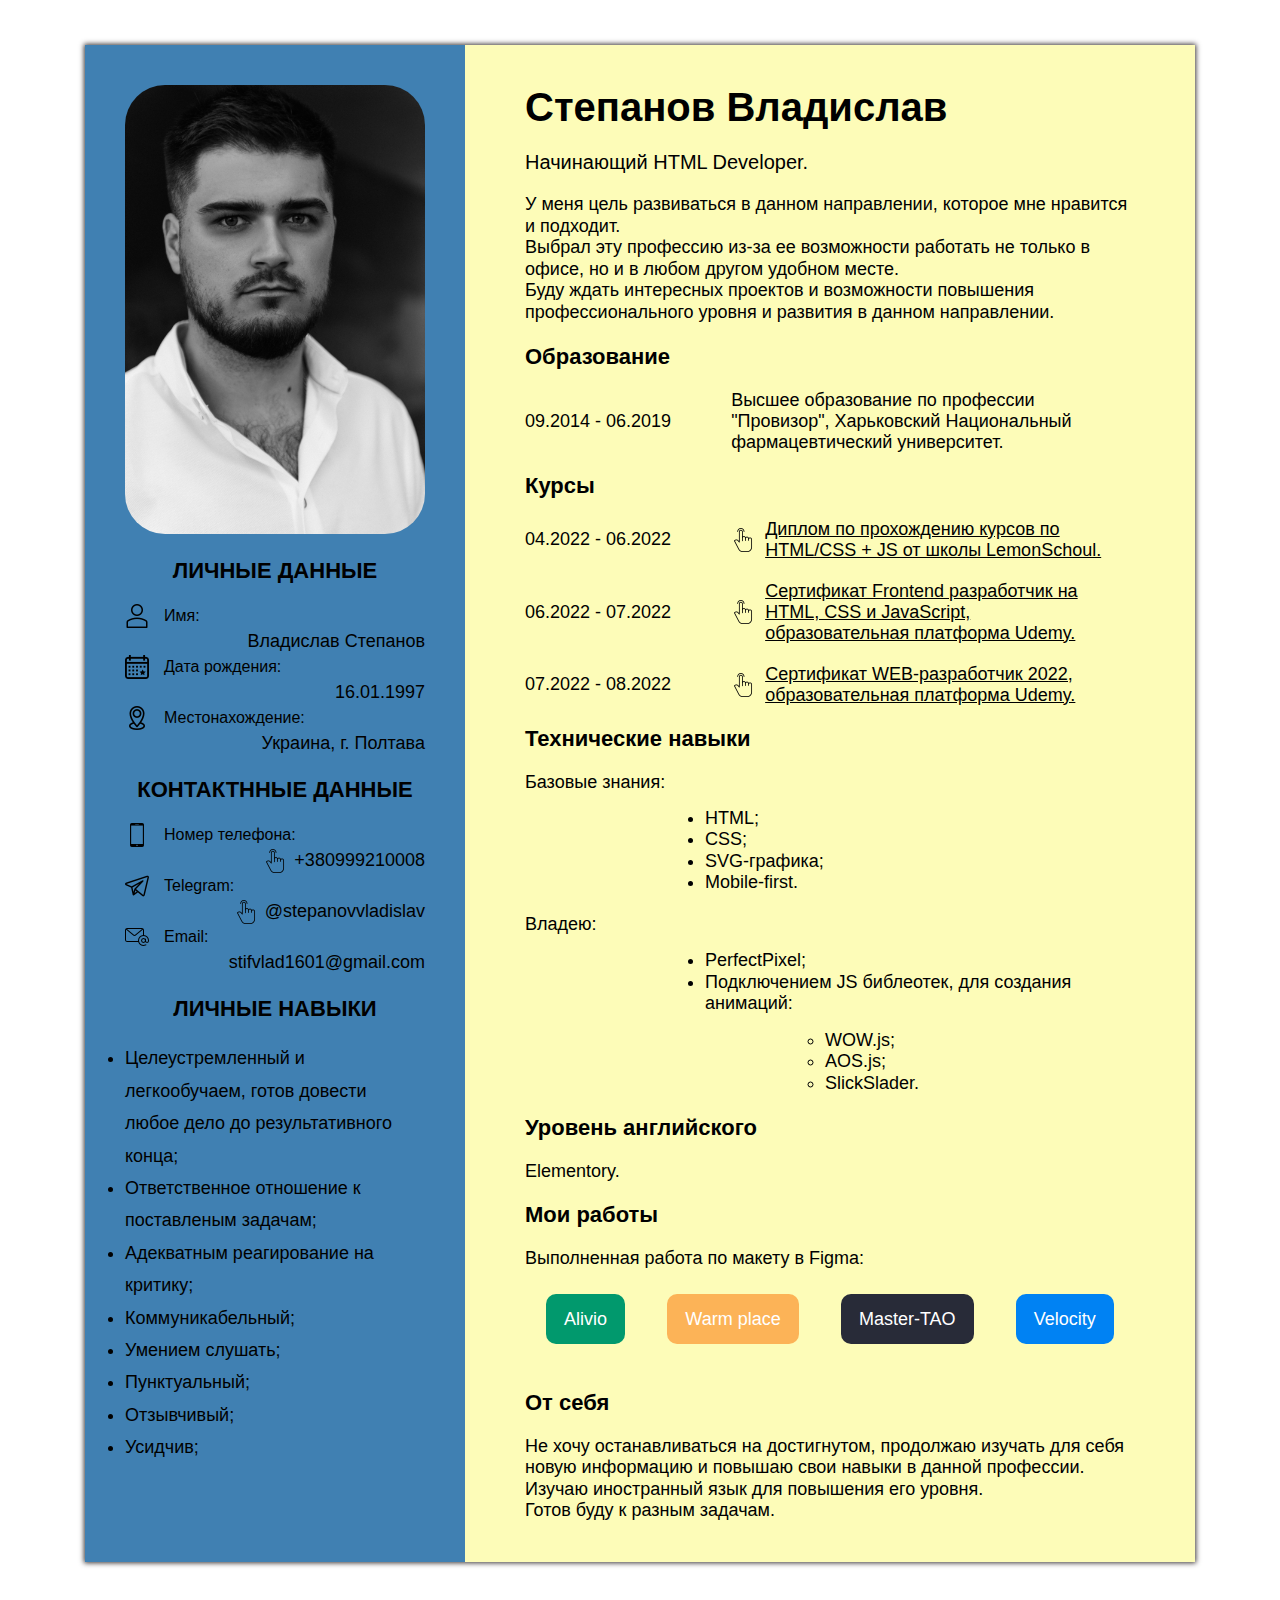
==== index.html @ 3efbe8fa "my-work" ====
<!DOCTYPE html>
<html lang="ru">

<head>
    <meta charset="UTF-8">
    <meta http-equiv="X-UA-Compatible" content="IE=edge">
    <meta name="viewport" content="width=device-width, initial-scale=1.0">
    <title>Vladislav Stepanov</title>
    <link rel="shortcut icon" href="image/favicon.ico" type="image/x-icon">
    <link rel="stylesheet" href="css/style.css">
</head>

<body>
    <main>
        <div class="section">
            <div class="section-page">
                <div class="section-left">
                    <img class="section-left_photo" src="image/photo.jpg" alt="">
                    <div class="section-left_info">
                        <div class="section-left_info-block">
                            <div class="section-left_personal">
                                <h3>ЛИЧНЫЕ ДАННЫЕ</h3>
                                <div>
                                    <div>
                                        <div class="section-left_icons">
                                            <img src="image/name.png" alt="">
                                            <div>Имя:</div>
                                        </div>
                                        <ul class="section-left_personal-data">
                                            <li>Владислав Степанов</li>
                                        </ul>
                                    </div>
                                    <div>
                                        <div class="section-left_icons">
                                            <img src="image/date.png" alt="">
                                            <div>Дата рождения:</div>
                                        </div>
                                        <ul class="section-left_personal-data">
                                            <li>16.01.1997</li>
                                        </ul>
                                    </div>
                                    <div>
                                        <div class="section-left_icons">
                                            <img src="image/pin-map.png" alt="">
                                            <div>Местонахождение:</div>
                                        </div>
                                        <ul class="section-left_personal-data">
                                            <li>Украина, г. Полтава</li>
                                        </ul>
                                    </div>
                                </div>
                            </div>
                            <div class="section-left_personal">
                                <h3>КОНТАКТННЫЕ ДАННЫЕ</h3>
                                <div>
                                    <div>
                                        <div class="section-left_icons">
                                            <img src="image/phone.png" alt="">
                                            <div>Номер телефона:</div>
                                        </div>
                                        <ul class="section-left_personal-data">
                                            <li>
                                                <img src="image/icon-tap.png" alt="hand">
                                                <a href="tel:+380999210008">+380999210008</a>
                                            </li>
                                        </ul>
                                    </div>
                                    <div>
                                        <div class="section-left_icons">
                                            <img src="image/telegram.png" alt="">
                                            <div>Telegram:</div>
                                        </div>
                                        <ul class="section-left_personal-data">
                                            <li>
                                                <img src="image/icon-tap.png" alt="hand">
                                                <a href="https://t.me/stepanovvladislav">@stepanovvladislav</a>
                                            </li>
                                        </ul>
                                    </div>
                                    <div>
                                        <div class="section-left_icons">
                                            <img src="image/email.png" alt="">
                                            <div>Email:</div>
                                        </div>
                                        <ul class="section-left_personal-data">
                                            <li>stifvlad1601@gmail.com</li>
                                        </ul>
                                    </div>
                                </div>
                            </div>
                        </div>
                        <div class="section-left_info-block">
                            <div class="section-left_personal-skills">
                                <h3>ЛИЧНЫЕ НАВЫКИ</h3>
                                <ul>
                                    <li>
                                        Целеустремленный и легкообучаем, готов довести любое дело до результативного конца;
                                    </li>
                                    <li>
                                        Ответственное отношение к поставленым задачам;
                                    </li>
                                    <li>
                                        Адекватным реагирование на критику;
                                    </li>
                                    <li>
                                        Коммуникабельный;
                                    </li>
                                    <li>
                                        Умением слушать;
                                    </li>
                                    <li>
                                        Пунктуальный;
                                    </li>
                                    <li>
                                        Отзывчивый;
                                    </li>
                                    <li>
                                        Усидчив;
                                    </li>
                                </ul>
                            </div>
                        </div>
                    </div>
                </div>
                <div class="section-right">
                    <h1>Степанов Владислав</h1>
                    <div class="section-right_text">
                        <p>Начинающий HTML Developer.</p>
                        <p>У меня цель развиваться в данном направлении, которое мне нравится и подходит.</p>
                        <p>Выбрал эту профессию из-за ее возможности работать не только в офисе, но и в любом другом удобном месте.</p>
                        <p>Буду ждать интересных проектов и возможности повышения профессионального уровня и развития в данном направлении.</p>
                    </div>
                    <div class="section-right_education">
                        <h3>Образование</h3>
                        <div>
                            <p>09.2014 - 06.2019</p>
                            <p>Высшее образование по профессии "Провизор", Харьковский Национальный фармацевтический университет.</p>
                        </div>
                    </div>
                    <div class="section-right_courses">
                        <h3>Курсы</h3>
                        <div>
                            <p>04.2022 - 06.2022</p>
                            <a href="/image/course.png" target="_blank">
                                <img src="image/icon-tap.png" alt="hand">
                                <p class="section-right_certificate">Диплом по прохождению курсов по HTML/CSS + JS от школы LemonSchoul.</p>
                            </a>
                        </div>
                        <div>
                            <p>06.2022 - 07.2022</p>
                            <a href="https://www.udemy.com/certificate/UC-6e916e8c-94e6-4767-8dfc-61a6eb2ddf03/"
                                target="_blank">
                                <img src="image/icon-tap.png" alt="hand">
                                <p class="section-right_certificate">Сертификат Frontend разработчик на HTML, CSS и JavaScript, образовательная платформа Udemy.</p>
                            </a>
                        </div>
                        <div>
                            <p>07.2022 - 08.2022</p>
                            <a href="https://www.udemy.com/certificate/UC-e1ce2035-2940-42ac-a292-7bdc032e72ca/"
                                target="_blank">
                                <img src="image/icon-tap.png" alt="hand">
                                <p class="section-right_certificate">Сертификат WEB-разработчик 2022, образовательная платформа Udemy.</p>
                            </a>
                        </div>
                    </div>
                    <div class="section-right_skills">
                        <h3>Технические навыки</h3>
                        <ul>
                            <li class="section-right_skills-basic">Базовые знания:
                                <ul>
                                    <li>HTML;</li>
                                    <li>CSS;</li>
                                    <li>SVG-графика;</li>
                                    <li>Mobile-first.</li>
                                </ul>
                            </li>
                            <li class="section-right_skills-basic">Владею:
                                <ul>
                                    <li>PerfectPixel;</li>
                                    <li>Подключением JS библеотек, для создания анимаций:
                                        <ul class="section-right_library">
                                            <li>WOW.js;</li>
                                            <li>AOS.js;</li>
                                            <li>SlickSlader.</li>
                                        </ul>
                                    </li>
                                </ul>
                            </li>
                        </ul>
                    </div>
                    <div class="section-right_english">
                        <h3>Уровень английского</h3>
                        <p>Elementory.</p>
                    </div>
                    <div class="section-right_work">
                        <h3>Мои работы</h3>
                        <ul>
                            <li>Выполненная работа по макету в Figma:
                                <ul class="section-right_work-project">
                                    <li>
                                        <a href="Alivio-1">Alivio</a>
                                    </li>
                                    <li>
                                        <a class="project_warm-place" href="Warm-place-2">Warm place</a>
                                    </li>
                                    <li>
                                        <a class="project_master-tao" href="Master-TAO-3">Master-TAO</a>
                                    </li>
                                    <li>
                                        <a class="project_velocity" href="Velocity-4">Velocity</a>
                                    </li>
                                </ul>
                            </li>
                        </ul>
                    </div>
                    <div class="section-right_push">
                        <h3>От себя</h3>
                        <div>
                            <p>Не хочу останавливаться на достигнутом, продолжаю изучать для себя новую информацию и повышаю свои навыки в данной профессии.</p>
                            <p>Изучаю иностранный язык для повышения его уровня.</p>
                            <p>Готов буду к разным задачам.</p>
                        </div>
                    </div>
                </div>
            </div>
        </div>
    </main>
</body>
</html>
---- css/style.css ----
* {
    padding: 0;
    margin: 0;
    box-sizing: border-box;
}

@font-face {
    font-family: "Roboto", sans-serif; 
    src: url("fonts/Roboto-Regular.ttf") format("truetype");  
    }

.section {
    max-width: 1200px;
    width: 100%;
    margin: auto;
}

li {
    list-style: none;
}

.section-page {
    display: flex;
    flex-wrap: wrap;
    justify-content: center;
    flex-direction: row;
    margin: 45px;
    box-shadow: 0px 0px 5px 1px rgb(60, 54, 54);
    font-family: "Roboto", sans-serif;
}

.section-left {
    background-color: #4080b2;
    padding: 40px;
    max-width: 380px;
}

.section-left_photo {
    max-width: 300px;
    width: 100%;
    border-radius: 40px;
}

.section-left h3 {
    font-size: 22px;
    text-align: center;
    margin: 20px 0;
}

.section-left li {
    font-size: 18px;
    line-height: 1.5;
}

.section-left_personal-data li {
    display: flex;
    align-items: center;
    justify-content: flex-end;
}

.section-left_personal-data a {
    text-decoration: none;
    color: black;
    padding-left: 7px;
}

.section-left_personal-skills li {
    list-style: disc;
    line-height: 1.8;
}

.section-left_icons {
    display: flex;
    align-items: center;
}

.section-left .section-left_icons img {
    margin-right: 15px;
}

.section-right {
    padding: 40px 60px;
    max-width: 730px;
    background-color: #fdfcb8;
}

.section-right h1 {
    font-size: 40px;
}

.section-right_text p,
.section-right_push p,
.section-right_skills-basic li {
    line-height: 1.2;
}

.section-right_text p:nth-child(1),
.section-right_text p:nth-child(2),
.section-right h3,
.section-right_education div,
.section-right_courses div,
.section-right_english p,
.section-right_work ul:nth-child(2),
.section-right_skills-basic,
.section-right_push p:nth-child(1) {
    padding-top: 20px; 
}

.section-right_text p:nth-child(1) {
    font-size: 20px;
}

.section-right_text p:nth-child(2),
.section-right_text p:nth-child(3),
.section-right_text p:nth-child(4),
.section-right_education div,
.section-right_courses div,
.section-right_english p,
.section-right_work ul li,
.section-right_skills-basic,
.section-right_push p {
    font-size: 18px;
}

.section-right h3 {
    font-size: 22px;
}

.section-right_education div,
.section-right_courses div {
    display: flex;
    align-items: center;
    flex-wrap: wrap;
}

.section-right_education div p:nth-child(2),
.section-right_courses div p:nth-child(2),
.section-right_courses div a {
    max-width: 385px;
    width: 100%;
    margin-left: 60px;
}

.section-right_courses div a {
    display: flex;
    align-items: center;
    color: black;
}

.section-right_courses .section-right_certificate {
    margin-left: 10px !important;
}

.section-right_skills-basic ul li:nth-child(1) {
    margin-top: 15px;
}

.section-right_skills-basic ul {
    margin-left: 180px;
}

.section-right_skills-basic li {
    list-style: disc;
}

.section-right_library {
    margin-left: 120px !important;
}

.section-right_library li {
    list-style: circle;
} 

.section-right_work-project {
    margin: 20px 0;
    display: flex;
    flex-wrap: wrap;
}

.section-right_work-project li {
    padding: 0 10px;
    margin: 20px auto;
}

.section-right_work-project li a {
    padding: 15px 18px;
    background-color: #01996d;
    border-radius: 10px;
    text-decoration: none;
    color: white;
    transition: all 0.3s;
}

.section-right_work-project li a:hover {
    box-shadow: 0px 0px 5px 2px #01996d;
}

.section-right_work-project .project_warm-place {
    background-color: #FCB357;
}

.section-right_work-project .project_warm-place:hover {
    box-shadow: 0px 0px 5px 2px #FCB357;
}

.section-right_work-project .project_master-tao {
    background-color: #282B38;
}

.section-right_work-project .project_master-tao:hover {
    box-shadow: 0px 0px 5px 2px #282B38;; 
}
.section-right_work-project .project_velocity {
    background-color: #0082F3;
}

.section-right_work-project .project_velocity:hover {
    box-shadow: 0px 0px 5px 2px #0082F3;
}


@media only screen and (max-width: 1199px) {
    .section-page {
        background-color: #4080b2;
    }

    .section-left {
        max-width: 650px;
        width: 100%;
    }

    .section-left .section-left_photo {
        display: block;
        margin: auto;
        width: 100%;
    }

    .section-left_info {
        display: flex;
        justify-content: space-between;
    }

    .section-left_info-block {
        max-width: 250px;
        width: 100%;
    }

    .section-right {
        max-width: 100%;
    }
}

@media only screen and (max-width: 768px) {
    .section-left_info {
        flex-wrap: wrap;
    }

    .section-left {
         padding: 40px 60px;
    }

    .section-left_info-block {
        max-width: 100%;
    }
}

@media only screen and (max-width: 575px) {
    .section-page {
        margin: 10px;
    }

    .section-right h1 {
        font-size: 30px;
    }

    .section-right_skills-basic ul,
    .section-right_courses div p:nth-child(2),
    .section-right_courses div a {
        margin-left: 0; 
    }

    .ection-right_courses {
        margin-top: 15px;
    }

    .section-left,
    .section-right {
        padding: 40px 25px;
    }
    
}
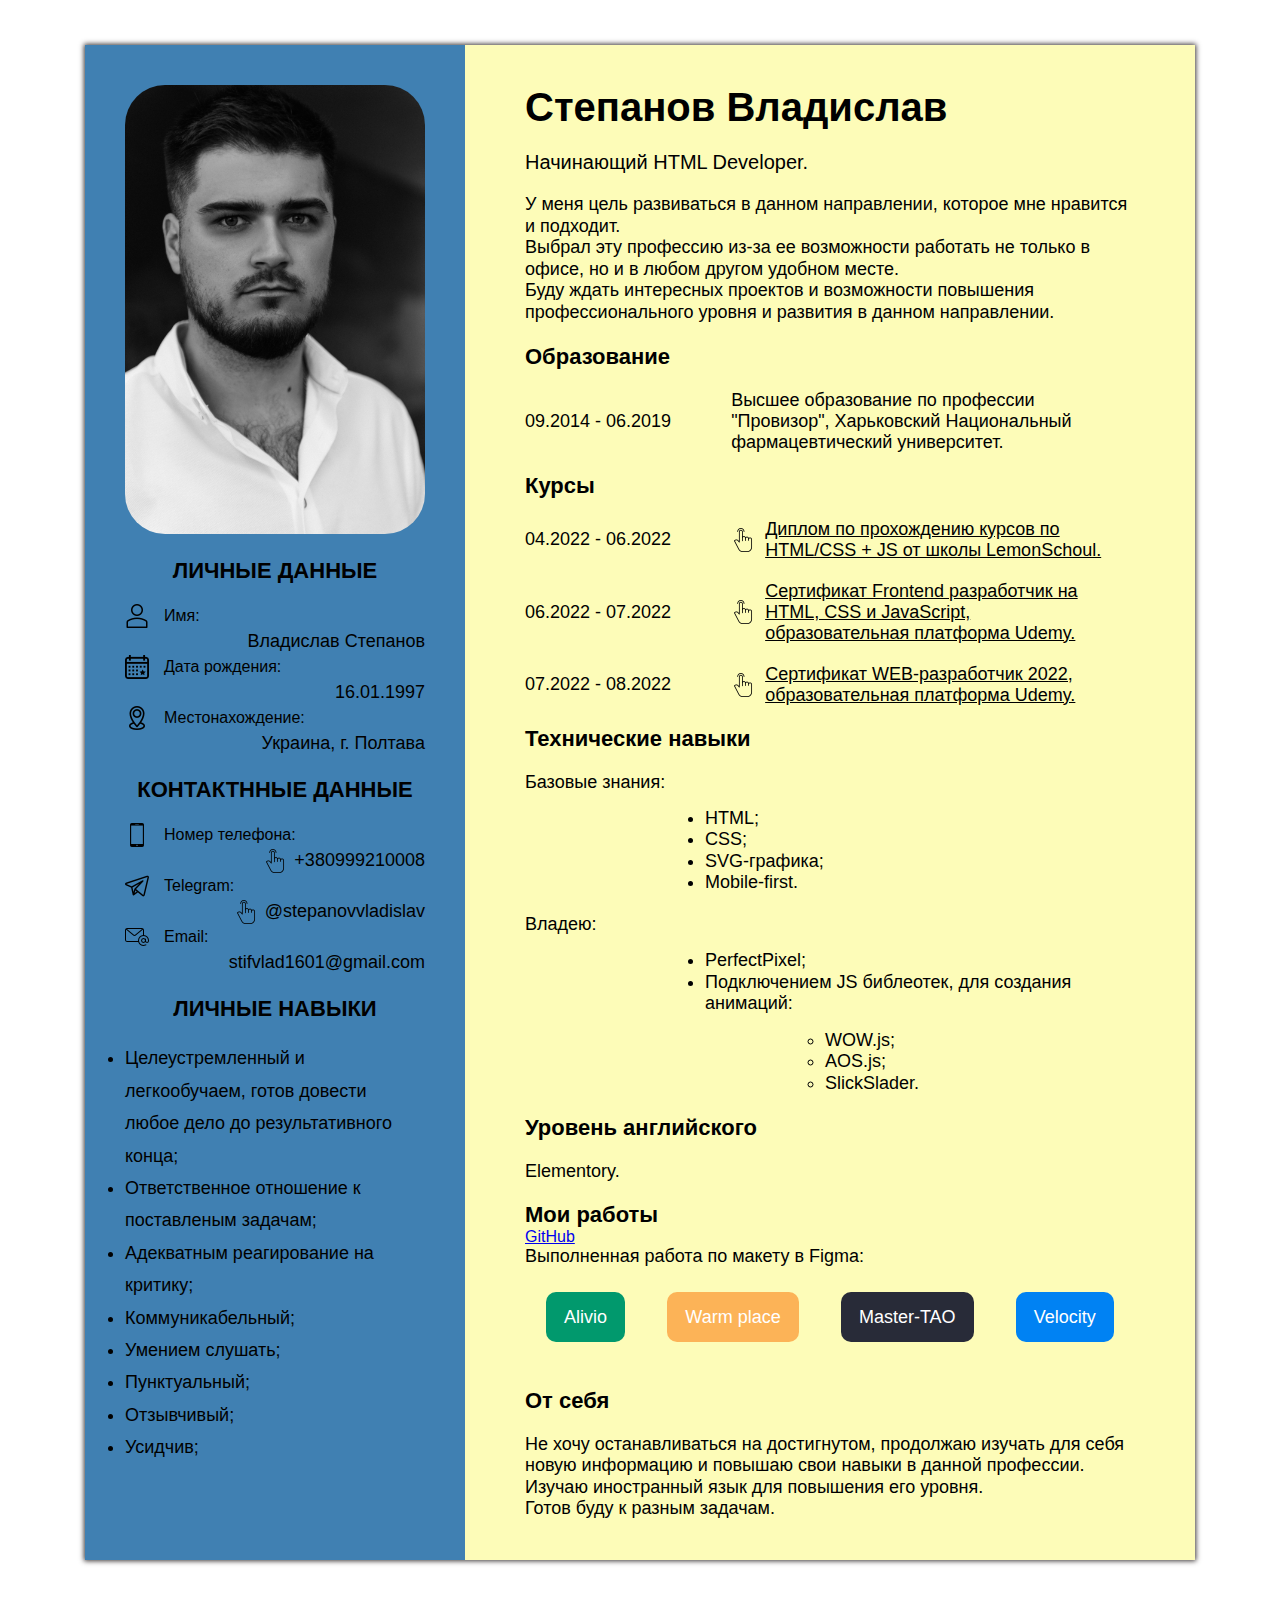
==== commit 921a446b: "work" ====
--- a/index.html
+++ b/index.html
@@ -194,6 +194,7 @@
                     </div>
                     <div class="section-right_work">
                         <h3>Мои работы</h3>
+                        <a href="https://github.com/StepanovVVV/my-work.git">GitHub</a>
                         <ul>
                             <li>Выполненная работа по макету в Figma:
                                 <ul class="section-right_work-project">
